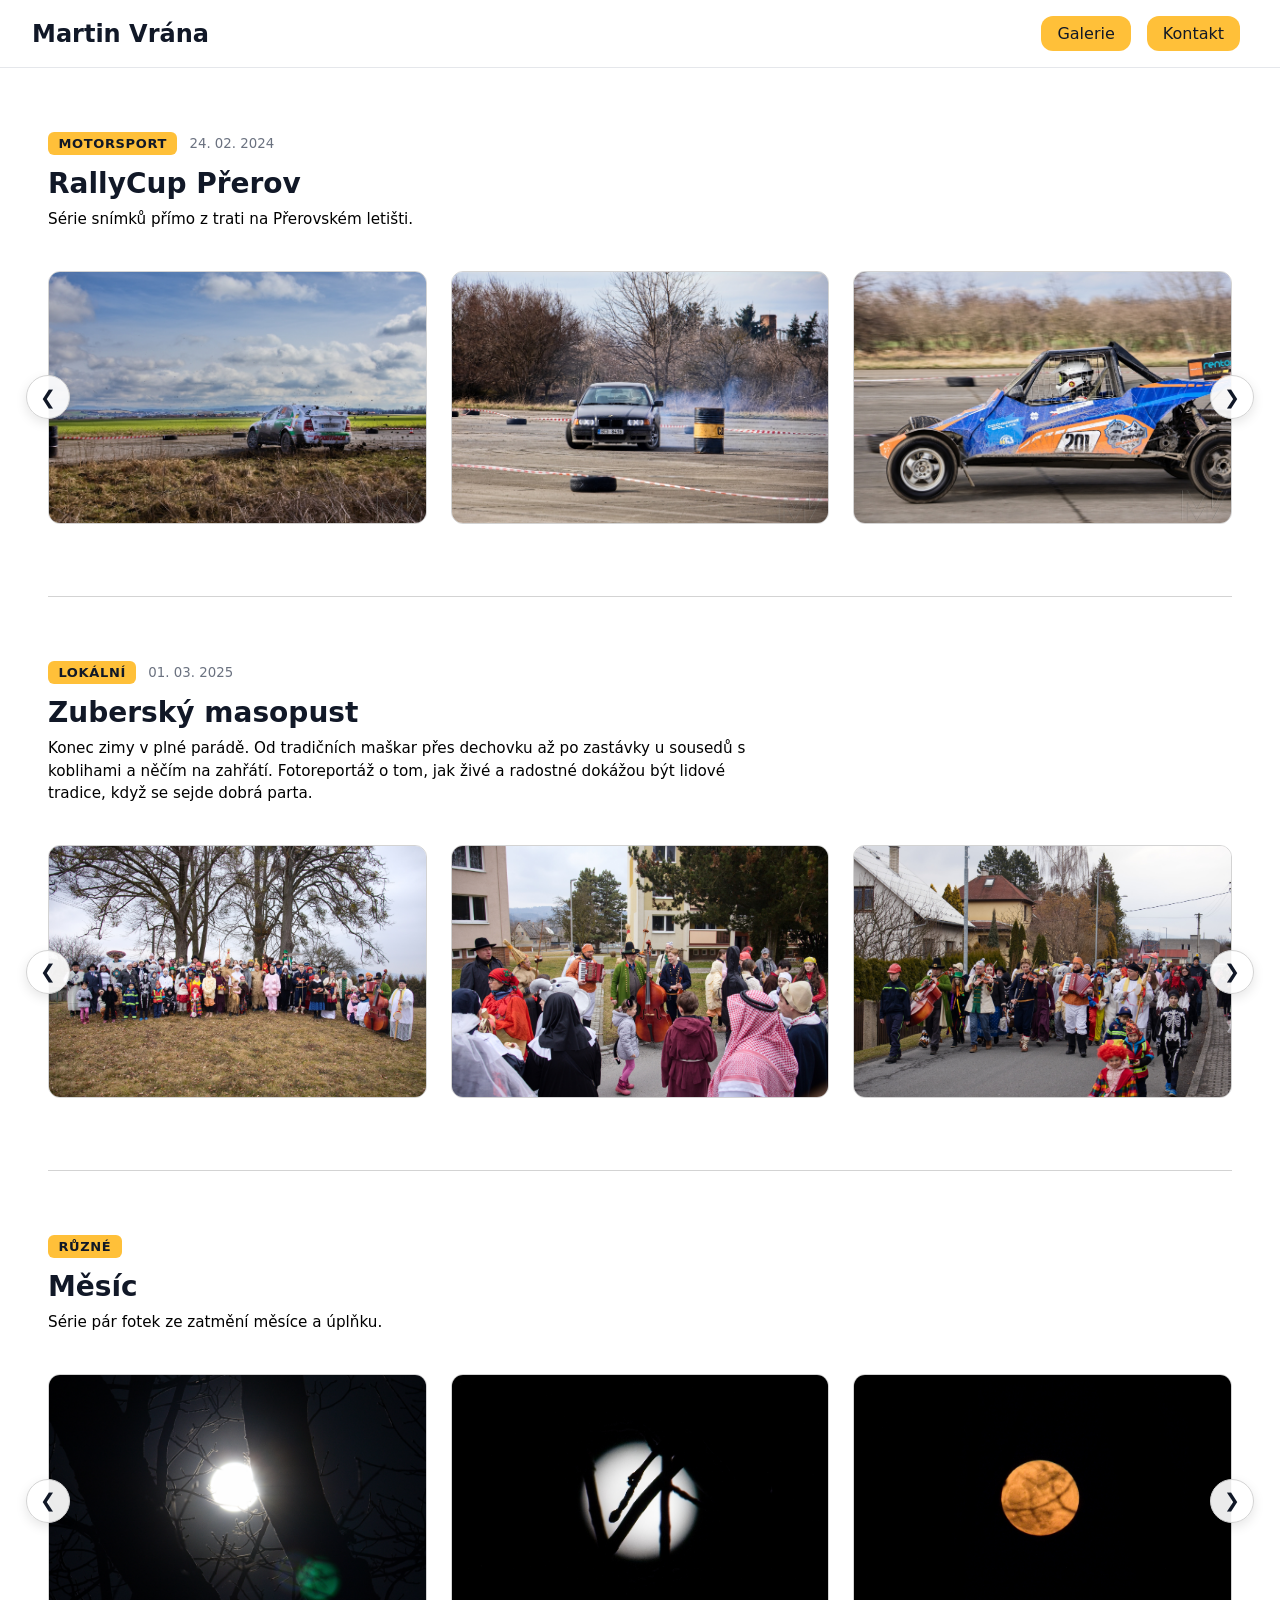
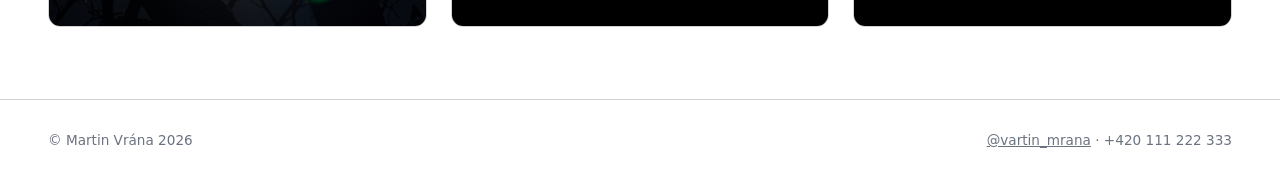
==== galerie.html @ 293433b8 "add web" ====
<!DOCTYPE html>
<html lang="cs">

<head>
  <meta charset="UTF-8">
  <meta name="viewport" content="width=device-width, initial-scale=1.0">
  <meta name="description" content="Galerie fotografických projektů Martina Vrány – rally, masopust, noční obloha a další.">
  <title>Martin Vrána | Galerie</title>
  <link rel="stylesheet" href="css/style.css">
  <link rel="stylesheet" href="css/galerie.css">
  <script src="js/galerie.js" defer></script>
</head>

<body>
  <header class="site-header">
    <h1 class="site-title"><a href="index.html" class="site-logo">Martin Vrána</a></h1>
    <nav class="nav-links" aria-label="Hlavní navigace">
      <a href="galerie.html" aria-current="page">Galerie</a>
      <a href="index.html#poptavka">Kontakt</a>
    </nav>
  </header>

  <main class="gallery-container">
    <section class="gallery-project" aria-labelledby="proj1-title">
      <div class="project-header">
        <div class="project-meta">
          <span class="project-tag">Motorsport</span>
          <span class="project-date">24. 02. 2024</span>
        </div>
        <h2 id="proj1-title">RallyCup Přerov</h2>
        <p>Série snímků přímo z trati na Přerovském letišti.</p>
      </div>

      <div class="gallery-slider-container" role="region" aria-roledescription="posuvník fotografií" aria-label="Fotografie z RallyCup Přerov">
        <button class="slider-btn prev" type="button" aria-label="Předchozí snímky">&#10094;</button>
        <div class="gallery-slider" tabindex="0" aria-label="Seznam fotografií RallyCup Přerov">
          <div class="gallery-item">
            <img src="img/Prerov/MV_PrerovRally_24.2.24_029.jpg" alt="Rally Přerov - snímek 1">
          </div>
          <div class="gallery-item">
            <img src="img/Prerov/MV_PrerovRally_24.2.24_060.jpg" alt="Rally Přerov - snímek 2">
          </div>
          <div class="gallery-item">
            <img src="img/Prerov/MV_PrerovRally_24.2.24_059.jpg" alt="Rally Přerov - snímek 3">
          </div>
          <div class="gallery-item">
            <img src="img/Prerov/MV_PrerovRally_24.2.24_022.jpg" alt="Rally Přerov - snímek 4">
          </div>
          <div class="gallery-item">
            <img src="img/Prerov/MV_PrerovRally_24.2.24_049.jpg" alt="Rally Přerov - snímek 5">
          </div>
          <div class="gallery-item">
            <img src="img/Prerov/MV_PrerovRally_24.2.24_050.jpg" alt="Rally Přerov - snímek 6">
          </div>
        </div>
        <button class="slider-btn next" type="button" aria-label="Další snímky">&#10095;</button>
      </div>
    </section>

    <section class="gallery-project" aria-labelledby="proj2-title">
      <div class="project-header">
        <div class="project-meta">
          <span class="project-tag">Lokální</span>
          <span class="project-date">01. 03. 2025</span>
        </div>
        <h2 id="proj2-title">Zuberský masopust</h2>
        <p>Konec zimy v plné parádě. Od tradičních maškar přes dechovku až po zastávky u sousedů s koblihami a něčím na zahřátí. Fotoreportáž o tom, jak živé a radostné dokážou být lidové tradice, když se sejde dobrá parta.</p>
      </div>

      <div class="gallery-slider-container" role="region" aria-roledescription="posuvník fotografií" aria-label="Fotografie ze Zuberského masopustu">
        <button class="slider-btn prev" type="button" aria-label="Předchozí snímky">&#10094;</button>
        <div class="gallery-slider" tabindex="0" aria-label="Seznam fotografií Zuberský masopust">
          <div class="gallery-item">
            <img src="img/Masopust/MV_MasopustZubri_1.3.2025_0004.jpg" alt="Zuberský masopust - snímek 1">
          </div>
          <div class="gallery-item">
            <img src="img/Masopust/MV_MasopustZubri_1.3.2025_0031.jpg" alt="Zuberský masopust - snímek 2">
          </div>
          <div class="gallery-item">
            <img src="img/Masopust/MV_MasopustZubri_1.3.2025_0049.jpg" alt="Zuberský masopust - snímek 3">
          </div>
          <div class="gallery-item">
            <img src="img/Masopust/MV_MasopustZubri_1.3.2025_0057.jpg" alt="Zuberský masopust - snímek 4">
          </div>
          <div class="gallery-item">
            <img src="img/Masopust/MV_MasopustZubri_1.3.2025_0059.jpg" alt="Zuberský masopust - snímek 5">
          </div>
        </div>
        <button class="slider-btn next" type="button" aria-label="Další snímky">&#10095;</button>
      </div>
    </section>

    <section class="gallery-project" aria-labelledby="proj3-title">
      <div class="project-header">
        <div class="project-meta">
          <span class="project-tag">Různé</span>
        </div>
        <h2 id="proj3-title">Měsíc</h2>
        <p>Série pár fotek ze zatmění měsíce a úplňku.</p>
      </div>

      <div class="gallery-slider-container" role="region" aria-roledescription="posuvník fotografií" aria-label="Fotografie Měsíce">
        <button class="slider-btn prev" type="button" aria-label="Předchozí snímky">&#10094;</button>
        <div class="gallery-slider" tabindex="0" aria-label="Seznam fotografií Měsíc">
          <div class="gallery-item">
            <img src="img/Mesic/_MG_0030.jpg" alt="Měsíc v úplňku a zatmění - snímek 1">
          </div>
          <div class="gallery-item">
            <img src="img/Mesic/_MG_0038.jpg" alt="Měsíc v úplňku a zatmění - snímek 2">
          </div>
          <div class="gallery-item">
            <img src="img/Mesic/_MG_0084.jpg" alt="Měsíc v úplňku a zatmění - snímek 3">
          </div>
          <div class="gallery-item">
            <img src="img/Mesic/_MG_9864.jpg" alt="Měsíc v úplňku a zatmění - snímek 4">
          </div>
          <div class="gallery-item">
            <img src="img/Mesic/_MG_9885.jpg" alt="Měsíc v úplňku a zatmění - snímek 5">
          </div>
        </div>
        <button class="slider-btn next" type="button" aria-label="Další snímky">&#10095;</button>
      </div>
    </section>
  </main>

  <!-- Patička -->
  <footer>
    <span>&copy; Martin Vrána
      <script>document.write(new Date().getFullYear())</script>
    </span>
    <span><a href="https://www.instagram.com/vartin_mrana/" target="_blank" rel="noopener noreferrer" aria-label="Instagram profil @vartin_mrana (otevře se v novém okně)">@vartin_mrana</a> · +420 111 222 333</span>
  </footer>
</body>

</html>
---- css/style.css ----
/* Základní reset */
* {
  box-sizing: border-box;
  margin: 0;
  padding: 0;
}

:root {
  --text-primary: #111827;
  --text-light: #eeeeee;
  --text-muted: #6b7280;
  --color-primary: #ffc039;
  --color-primary-hover: #e5ac33;
  --border-color: #d3d3d3;
}

html{
  scroll-behavior: smooth;
}

body {
  font-family: system-ui, sans-serif;
}

/* Rozvržení hlavičky */
.site-header {
  display: flex;
  flex-wrap: wrap;
  justify-content: space-between;
  align-items: center;
  padding: 1rem 2rem;
  background-color: #ffffff;
  border-bottom: 1px solid #e5e7eb;
}

/* Styl názvu webu */
.site-title {
  font-size: 1.5rem;
  font-weight: 700;
  margin: 0;
  line-height: 1;
}

.site-logo {
  font-size: 1.5rem;
  font-weight: 700;
  color: var(--text-primary);
  text-decoration: none;
}

.nav-links {
  display: flex;
  color: var(--text-primary);
  font-weight: 500;

  a {
    padding: .5em 1em;
    margin: 0 .5em;
    background-color: var(--color-primary);
    border-radius: 12px;
    color: var(--text-primary);
    text-decoration: none;
    transition: background-color 0.2s;

    &:hover {
      background-color: var(--color-primary-hover);
    }
  }
}

.portfolio {
  display: flex;
  flex-direction: column;
  padding: 0 3rem;
}

.portfolio-item {
  width: 100%;
  height: 45vh;
  display: flex;
  border-bottom: 1px solid var(--border-color);

  .item-description {
    width: 50%;
    display: flex;
    flex-direction: column;
    justify-content: center;
    padding: 1em 3em;
    text-align: right;

    .date {
      font-weight: 300;
    }

    .description {
      margin-top: 1.5em;
    }
  }

  .image-container {
    width: 50%;
    padding: 0.5rem 2rem;
    display: flex;
    justify-content: center;
    align-items: center;

    img {
      max-height: 100%;
      max-width: 100%;
    }
  }
}

.contact-section {
  display: flex;
  justify-content: space-between;
  gap: 4rem;
  max-width: 75%;
  margin: 5rem auto;
  padding: 0 3rem;
}

.contact-header {
  flex: 1;

  h2 {
    font-size: 2rem;
    color: var(--text-primary);
    margin-bottom: 1rem;
  }

  p {
    color: var(--text-muted);
    line-height: 1.5;
  }
}

.contact-section form {
  flex: 1.3;
  display: flex;
  flex-direction: column;
  gap: 1.25rem;

  .form-row {
    display: flex;
    gap: 1rem;
  }

  .form-group {
    flex: 1;
    display: flex;
    flex-direction: column;
    gap: 0.5rem;
  }

  label {
    font-weight: 500;
    color: var(--text-primary);
  }

  input,
  textarea {
    width: 100%;
    padding: 0.75rem 1rem;
    border: 1px solid var(--border-color);
    border-radius: 8px;
    font-family: inherit;
    font-size: 1rem;
    color: var(--text-primary);
    background-color: #ffffff;
    transition: border-color 0.2s, box-shadow 0.2s;

    &:focus {
      outline: none;
      border-color: var(--color-primary);
    }

    &.is-invalid {
      border-color: #ef4444;
      background-color: #fffaf0;
    }
  }

  textarea {
    resize: vertical;
    min-height: 120px;
  }

  button {
    align-self: flex-start;
    margin-top: 0.5rem;
    padding: 0.75rem 1.75rem;
    background-color: var(--color-primary);
    color: var(--text-primary);
    border: none;
    border-radius: 12px;
    font-size: 1rem;
    font-weight: 600;
    cursor: pointer;
    transition: background-color 0.2s;

    &:hover {
      background-color: var(--color-primary-hover);
    }
  }
}

.form-message {
  display: none;
  margin-top: 1.5rem;
  padding: 1rem;
  border-radius: 8px;
  background-color: #f0fdf4;
  color: #166534;
  border: 1px solid #bbf7d0;
  text-align: center;
  font-size: 0.95rem;

  &.is-visible {
    display: block;
  }

  &.is-error {
    background-color: #fef2f2;
    color: #991b1b;
    border-color: #fecaca;
  }
}

footer {
  border-top: 1px solid var(--border-color);
  padding: 2rem 3rem;
  font-size: 0.85rem;
  color: var(--text-muted);
  display: flex;
  justify-content: space-between;
  align-items: center;
  flex-wrap: wrap;
  gap: 1rem;
  a{
    color: var(--text-muted);
  }
}

/*Úzké obrazovky*/
@media (max-width: 900px) {
  .portfolio-item {
    height: auto;
    flex-direction: column;

    .item-description {
      width: 100%;
    }

    .image-container {
      width: 100%;

      img {
        max-height: 100%;
        max-width: 100%;
      }
    }
  }

  .contact-section {
    flex-direction: column;
    gap: 2.5rem;
    padding: 3rem 1.5rem;
    margin: 2rem auto;
  }
}

/*Extra úzké obrazovky*/
@media (max-width: 500px) {
  .site-header {
    flex-direction: column;
  }

  .site-logo {
    padding-bottom: 1rem;
  }

  .nav-links {
    flex-direction: column;

    a {
      margin: .2em 0;
      padding: 0.3em 1em;
    }
  }

  .portfolio-item {
    flex-direction: column-reverse;
  }

  .contact-section form .form-row {
    flex-direction: column;
  }

  .contact-section form button {
    width: 100%;
  }

  footer {
    padding: 1.5rem;
    flex-direction: column;
    text-align: center;
  }
}
---- css/galerie.css ----
.gallery-container {
  padding: 0 3rem;
  max-width: 1400px;
  margin: 0 auto;
}

.gallery-project {
  padding: 4rem 0;
  border-bottom: 1px solid var(--border-color);

  &:last-child {
    border-bottom: none;
  }
}

.project-header {
  margin-bottom: 2rem;
  max-width: 60%;

  .project-meta {
    display: flex;
    align-items: center;
    gap: 0.75rem;
    margin-bottom: 0.75rem;
  }

  .project-tag {
    font-size: small;
    font-weight: 600;
    text-transform: uppercase;
    letter-spacing: 0.05em;
    background-color: var(--color-primary);
    color: var(--text-primary);
    padding: 0.25rem 0.65rem;
    border-radius: 6px;
  }

  .project-date {
    font-size: smaller;
    color: var(--text-muted);
  }

  h2 {
    font-size: 1.75rem;
    color: var(--text-primary);
    margin-bottom: 0.5rem;
  }

  p {
    font-size: 0.95rem;
    line-height: 1.5;
  }
}

.gallery-slider-container {
  position: relative;
  display: flex;
  align-items: center;
}

.gallery-slider {
  display: flex;
  gap: 1.5rem;
  overflow-x: auto;
  scroll-snap-type: x mandatory;
  scroll-behavior: smooth;
  padding: 0.5rem 0;
  -webkit-overflow-scrolling: touch;
  scrollbar-width: none;
}

.gallery-slider::-webkit-scrollbar {
  display: none;
}

.gallery-slider .gallery-item {
  flex: 0 0 calc((100% - 3rem) / 3);
  min-width: 260px;
  scroll-snap-align: start;
}

.gallery-item {
  border-radius: 12px;
  overflow: hidden;
  border: 1px solid var(--border-color);

  img {
    width: 100%;
    height: 100%;
    aspect-ratio: 3/2;
    object-fit: cover;
    display: block;
    transition: transform 0.3s ease;
  }

  &:hover img {
    transform: scale(1.03);
  }
}

.slider-btn {
  position: absolute;
  top: 50%;
  transform: translateY(-50%);
  width: 44px;
  height: 44px;
  border-radius: 50%;
  background-color: rgba(255, 255, 255, 0.92);
  border: 1px solid var(--border-color);
  color: var(--text-primary);
  font-size: larger;
  display: flex;
  justify-content: center;
  align-items: center;
  cursor: pointer;
  z-index: 5;
  box-shadow: 0 4px 12px rgba(0, 0, 0, 0.1);
  transition: background-color 0.2s, transform 0.2s, box-shadow 0.2s;

  &:hover {
    background-color: var(--color-primary);
    transform: translateY(-50%) scale(1.2);
    box-shadow: 0 6px 16px rgba(0, 0, 0, 0.15);
  }

  &:active {
    transform: translateY(-50%) scale(0.96);
  }

  &.prev {
    left: -22px;
  }

  &.next {
    right: -22px;
  }
}

@media (max-width: 900px) {
  .project-header{
    max-width: 100%;
  }
  .gallery-container {
    padding: 0 1.5rem;
  }

  .gallery-project {
    padding: 3rem 0;
  }

  .gallery-slider .gallery-item {
    flex: 0 0 calc((100% - 1.5rem) / 2);
    min-width: 220px;
  }

  .slider-btn.prev {
    left: 8px;
  }

  .slider-btn.next {
    right: 8px;
  }
}

@media (max-width: 500px) {
  .gallery-slider .gallery-item {
    flex: 0 0 85%;
    min-width: 200px;
  }

  .slider-btn {
    width: 38px;
    height: 38px;
    font-size: larger;
  }
}
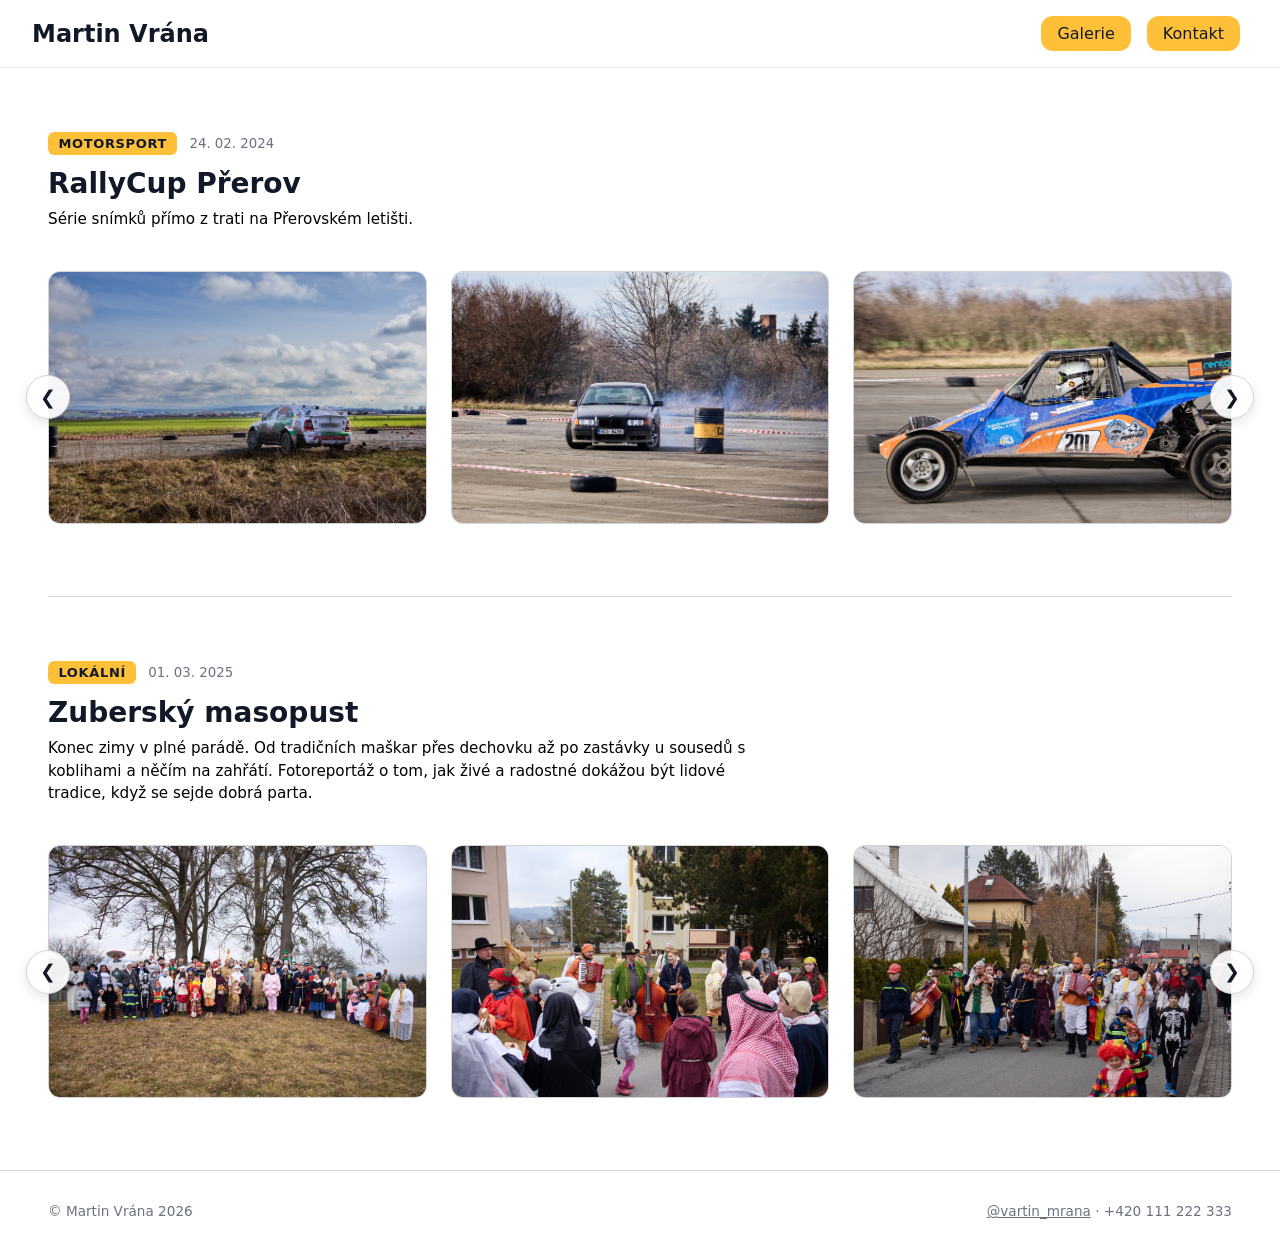
==== commit 78b649a1: "rm bad img" ====
--- a/galerie.html
+++ b/galerie.html
@@ -4,7 +4,7 @@
 <head>
   <meta charset="UTF-8">
   <meta name="viewport" content="width=device-width, initial-scale=1.0">
-  <meta name="description" content="Galerie fotografických projektů Martina Vrány – rally, masopust, noční obloha a další.">
+  <meta name="description" content="Galerie fotografických projektů Martina Vrány – rally, masopust">
   <title>Martin Vrána | Galerie</title>
   <link rel="stylesheet" href="css/style.css">
   <link rel="stylesheet" href="css/galerie.css">
@@ -89,41 +89,8 @@
         <button class="slider-btn next" type="button" aria-label="Další snímky">&#10095;</button>
       </div>
     </section>
-
-    <section class="gallery-project" aria-labelledby="proj3-title">
-      <div class="project-header">
-        <div class="project-meta">
-          <span class="project-tag">Různé</span>
-        </div>
-        <h2 id="proj3-title">Měsíc</h2>
-        <p>Série pár fotek ze zatmění měsíce a úplňku.</p>
-      </div>
-
-      <div class="gallery-slider-container" role="region" aria-roledescription="posuvník fotografií" aria-label="Fotografie Měsíce">
-        <button class="slider-btn prev" type="button" aria-label="Předchozí snímky">&#10094;</button>
-        <div class="gallery-slider" tabindex="0" aria-label="Seznam fotografií Měsíc">
-          <div class="gallery-item">
-            <img src="img/Mesic/_MG_0030.jpg" alt="Měsíc v úplňku a zatmění - snímek 1">
-          </div>
-          <div class="gallery-item">
-            <img src="img/Mesic/_MG_0038.jpg" alt="Měsíc v úplňku a zatmění - snímek 2">
-          </div>
-          <div class="gallery-item">
-            <img src="img/Mesic/_MG_0084.jpg" alt="Měsíc v úplňku a zatmění - snímek 3">
-          </div>
-          <div class="gallery-item">
-            <img src="img/Mesic/_MG_9864.jpg" alt="Měsíc v úplňku a zatmění - snímek 4">
-          </div>
-          <div class="gallery-item">
-            <img src="img/Mesic/_MG_9885.jpg" alt="Měsíc v úplňku a zatmění - snímek 5">
-          </div>
-        </div>
-        <button class="slider-btn next" type="button" aria-label="Další snímky">&#10095;</button>
-      </div>
-    </section>
   </main>
 
-  <!-- Patička -->
   <footer>
     <span>&copy; Martin Vrána
       <script>document.write(new Date().getFullYear())</script>
